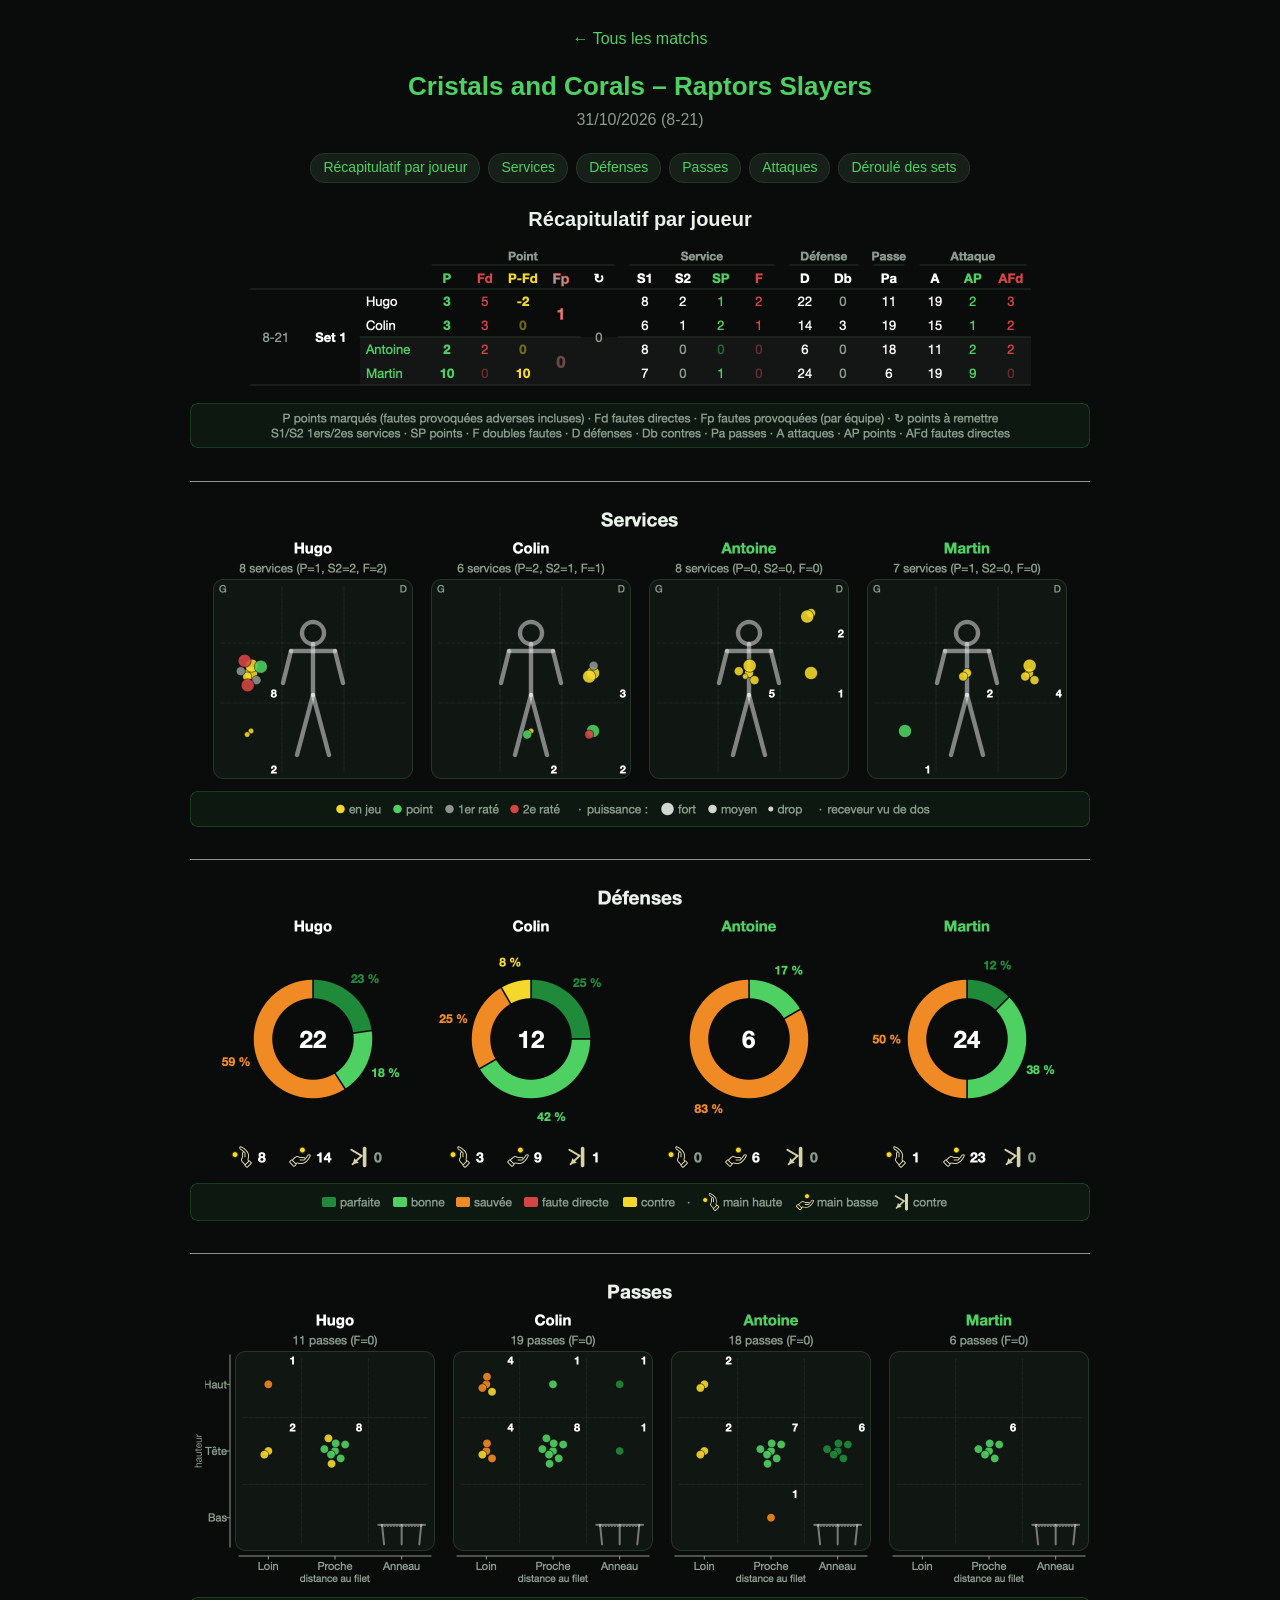
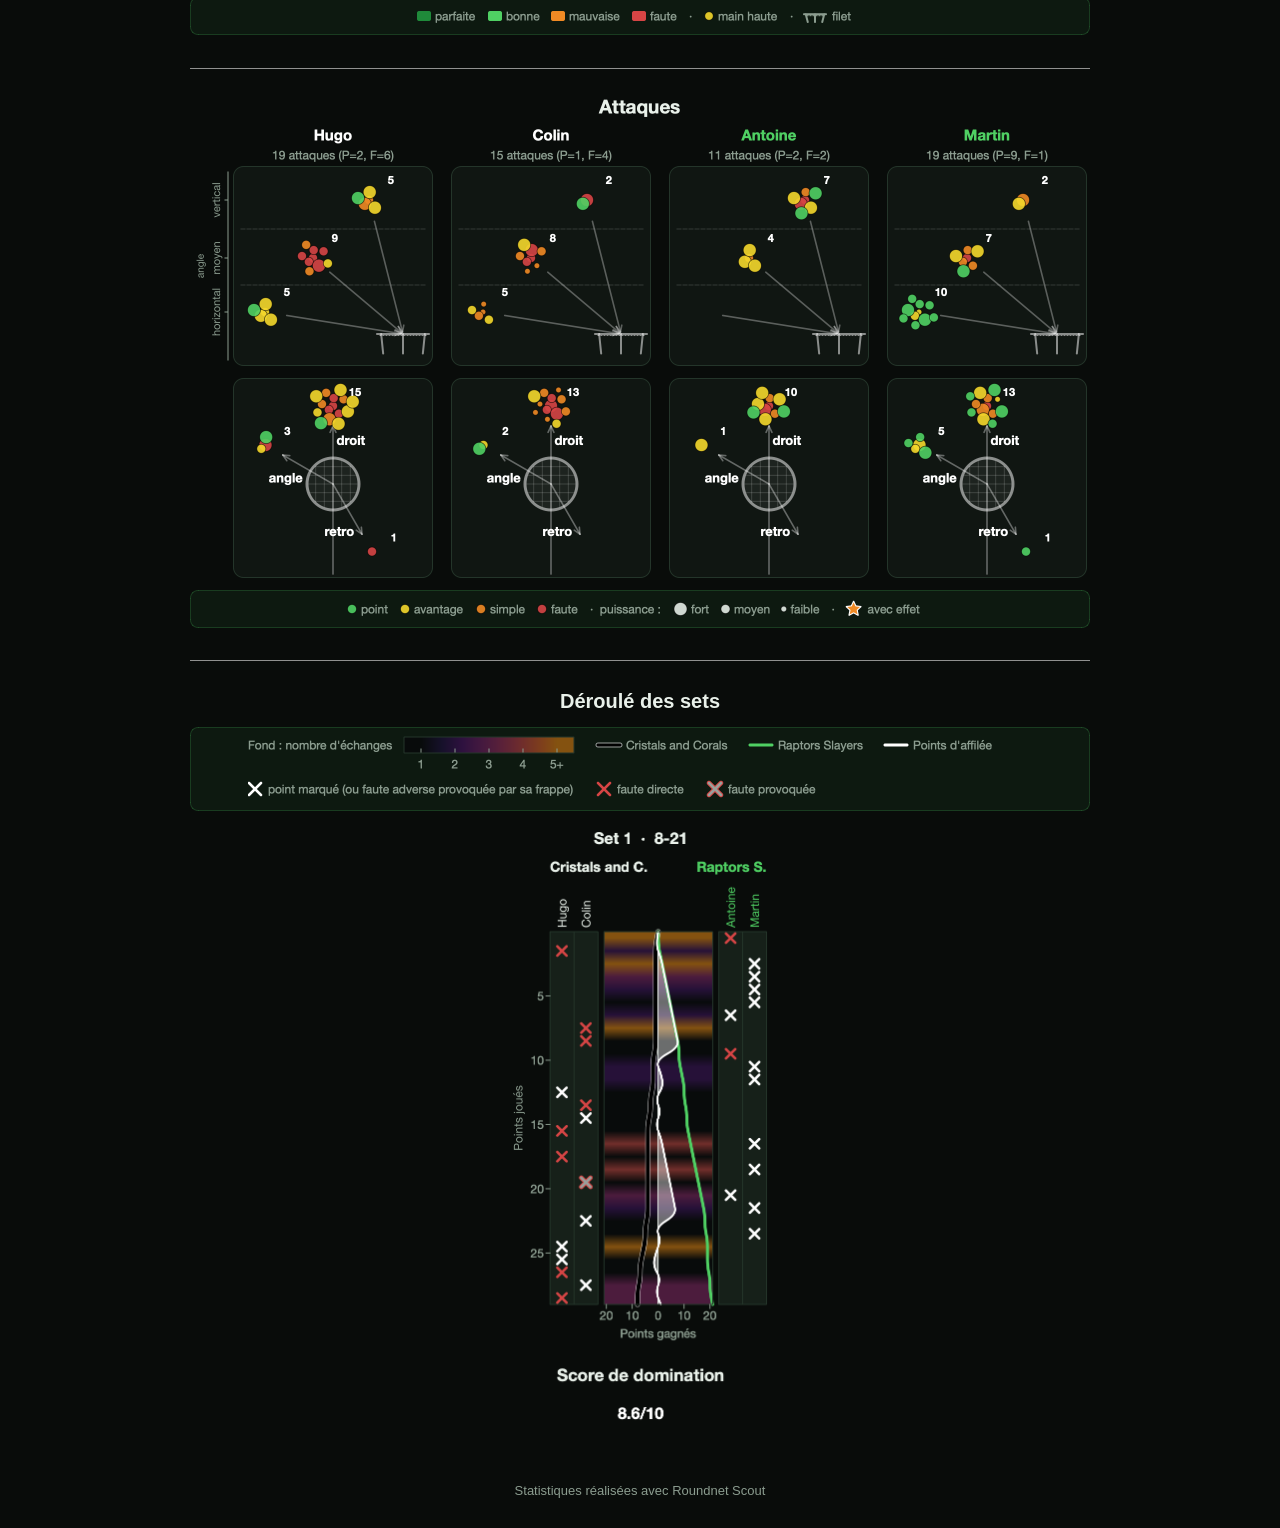
==== m/31102026_CristalsAndCorals_RaptorsSlayers/index.html @ 9400403f "Mise à jour des résumés de match" ====
<!doctype html>
<html lang="fr">
<head>
<meta charset="utf-8">
<meta name="viewport" content="width=device-width, initial-scale=1">
<title>Cristals and Corals – Raptors Slayers · 31/10/2026</title>
<link rel="icon" href="../../logo.png">
<link rel="stylesheet" href="../../style.css?v=b50bee495e">
</head>
<body>
<header><a class="back" href="../../">← Tous les matchs</a>
<h1>Cristals and Corals – Raptors Slayers</h1>
<div class="muted">31/10/2026  (8-21)</div></header>
<nav><a href="#recap">Récapitulatif par joueur</a><a href="#services">Services</a><a href="#defenses">Défenses</a><a href="#passes">Passes</a><a href="#attaques">Attaques</a><a href="#sets">Déroulé des sets</a></nav>
<main>
<h2 id="recap">Récapitulatif par joueur</h2>
<div class="block"><img src="01.png?v=389af2176d" width="781" height="142" loading="lazy" alt=""></div>
<div class="block"><img src="02.png?v=07b6eb8b66" width="900" height="45" loading="lazy" alt=""></div>
<hr>
<div class="block" id="services"><img src="03.png?v=c8c4be248a" width="912" height="319" loading="lazy" alt="Services"></div>
<hr>
<div class="block" id="defenses"><img src="04.png?v=2f6cc89505" width="912" height="335" loading="lazy" alt="Défenses"></div>
<hr>
<div class="block" id="passes"><img src="05.png?v=80a68c352f" width="912" height="355" loading="lazy" alt="Passes"></div>
<hr>
<div class="block" id="attaques"><img src="06.png?v=4c462f9fc9" width="912" height="533" loading="lazy" alt="Attaques"></div>
<hr>
<h2 id="sets">Déroulé des sets</h2>
<div class="block"><img src="07.png?v=b92e40e961" width="900" height="84" loading="lazy" alt=""></div>
<div class="block"><img src="08.png?v=09a288e111" width="266" height="597" loading="lazy" alt=""></div>
</main>
<footer>Statistiques réalisées avec Roundnet Scout</footer>
</body>
</html>
---- style.css ----
:root { color-scheme: dark; }
* { box-sizing: border-box; }
body { margin: 0; background: #090c0a; color: #e9f1ea;
       font-family: "Helvetica Neue", "Segoe UI", "Noto Sans", Arial, sans-serif; line-height: 1.4; }
a { color: #4fd063; text-decoration: none; }
a:hover { text-decoration: underline; }
header { text-align: center; padding: 28px 16px 8px; }
header img.logo { width: 96px; height: 96px; background: #fff; border-radius: 18px; padding: 8px; }
h1 { color: #4fd063; font-size: 26px; margin: 12px 0 4px; }
h2 { font-size: 20px; margin: 8px 0 12px; text-align: center; }
.muted { color: #8b9c8f; }
.back { display: inline-block; margin: 0 0 6px; }
nav { display: flex; flex-wrap: wrap; justify-content: center; gap: 8px; margin: 14px 16px 6px; }
nav a { background: #162019; border: 1px solid #24352a; border-radius: 14px; padding: 4px 12px; font-size: 14px; }
nav a:hover { border-color: #3baa4a; text-decoration: none; }
main { max-width: 1300px; margin: 0 auto; padding: 8px 16px 32px; }
.block { text-align: center; margin: 10px 0; scroll-margin-top: 12px; }
.block img { max-width: 100%; height: auto; }
hr { border: none; height: 1px; background: rgba(255, 255, 255, 0.55); max-width: 900px; margin: 26px auto; }
.cards { display: flex; flex-wrap: wrap; gap: 18px; justify-content: center; }
.cards a { display: block; border-radius: 16px; transition: transform .12s; }
.cards a:hover { transform: translateY(-3px); }
.cards img { display: block; width: 184px; height: 184px; }
footer { text-align: center; color: #8b9c8f; font-size: 13px; padding: 10px 16px 28px; }
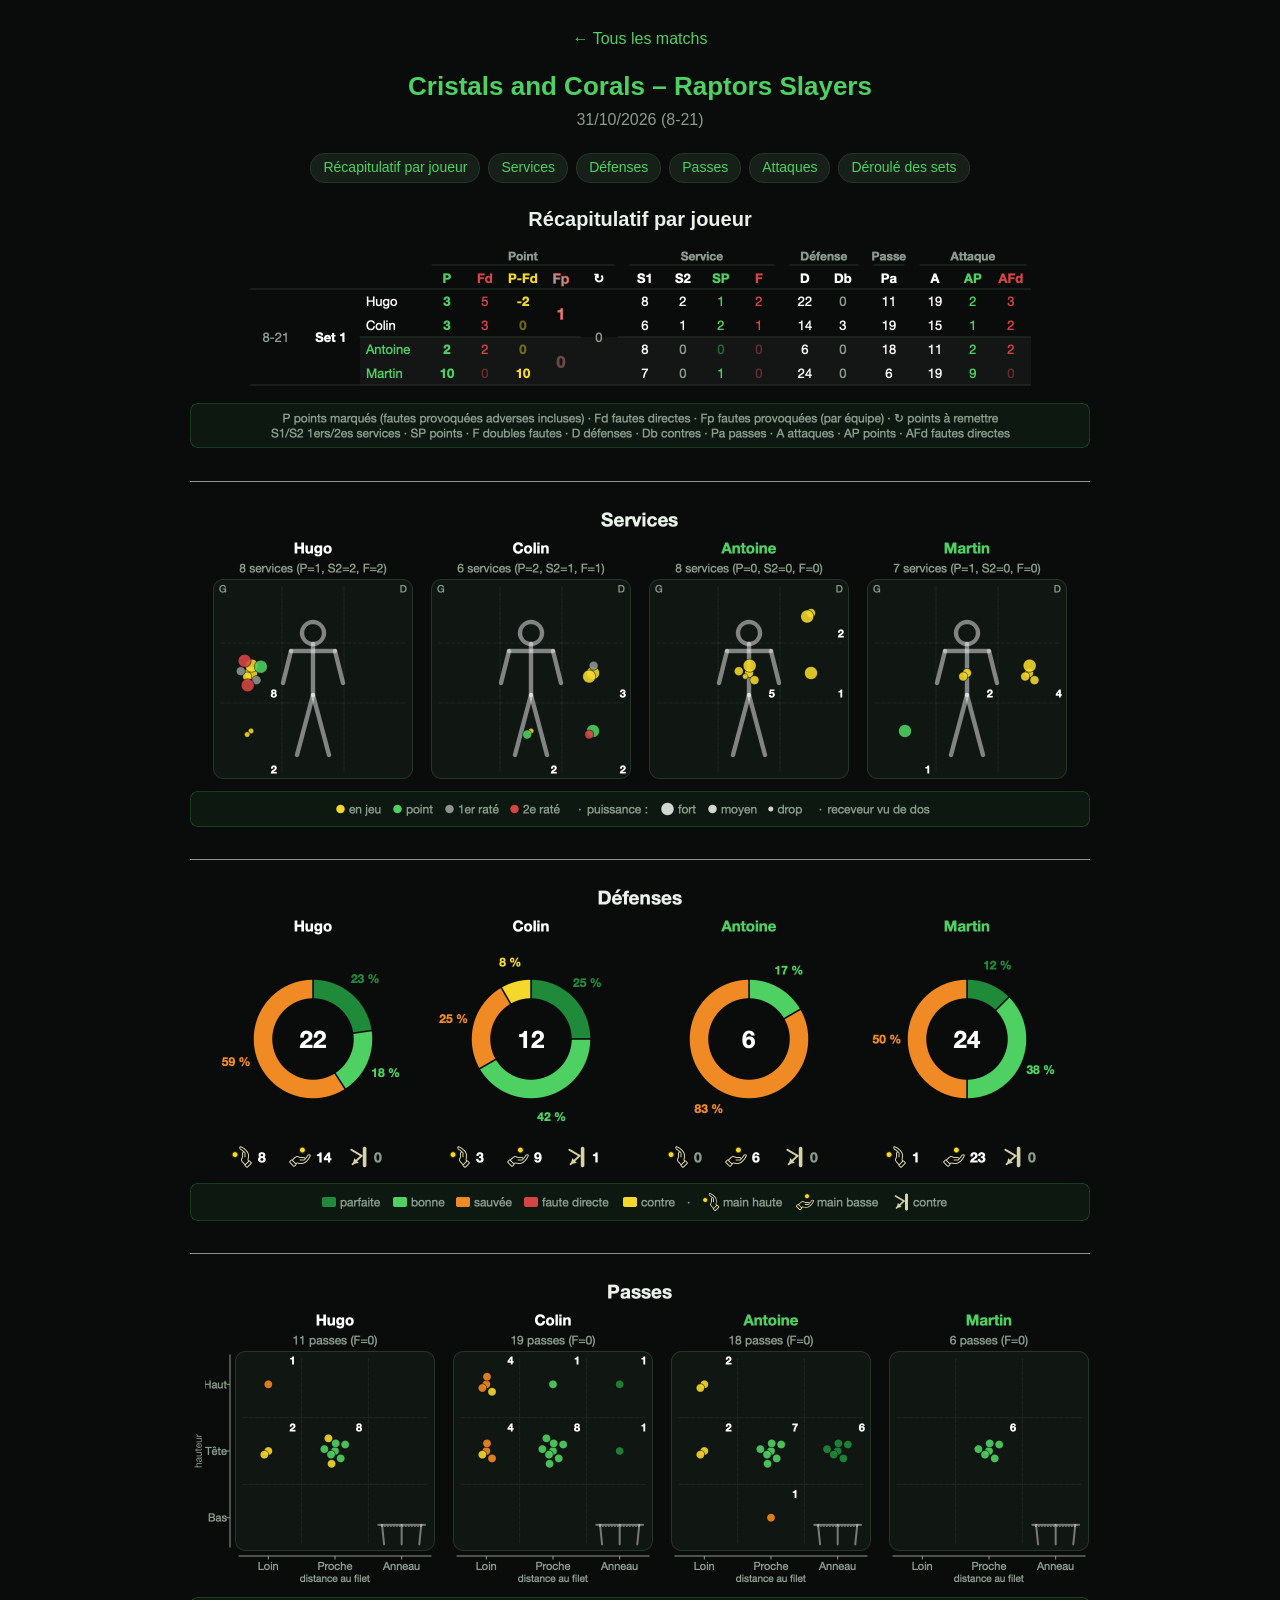
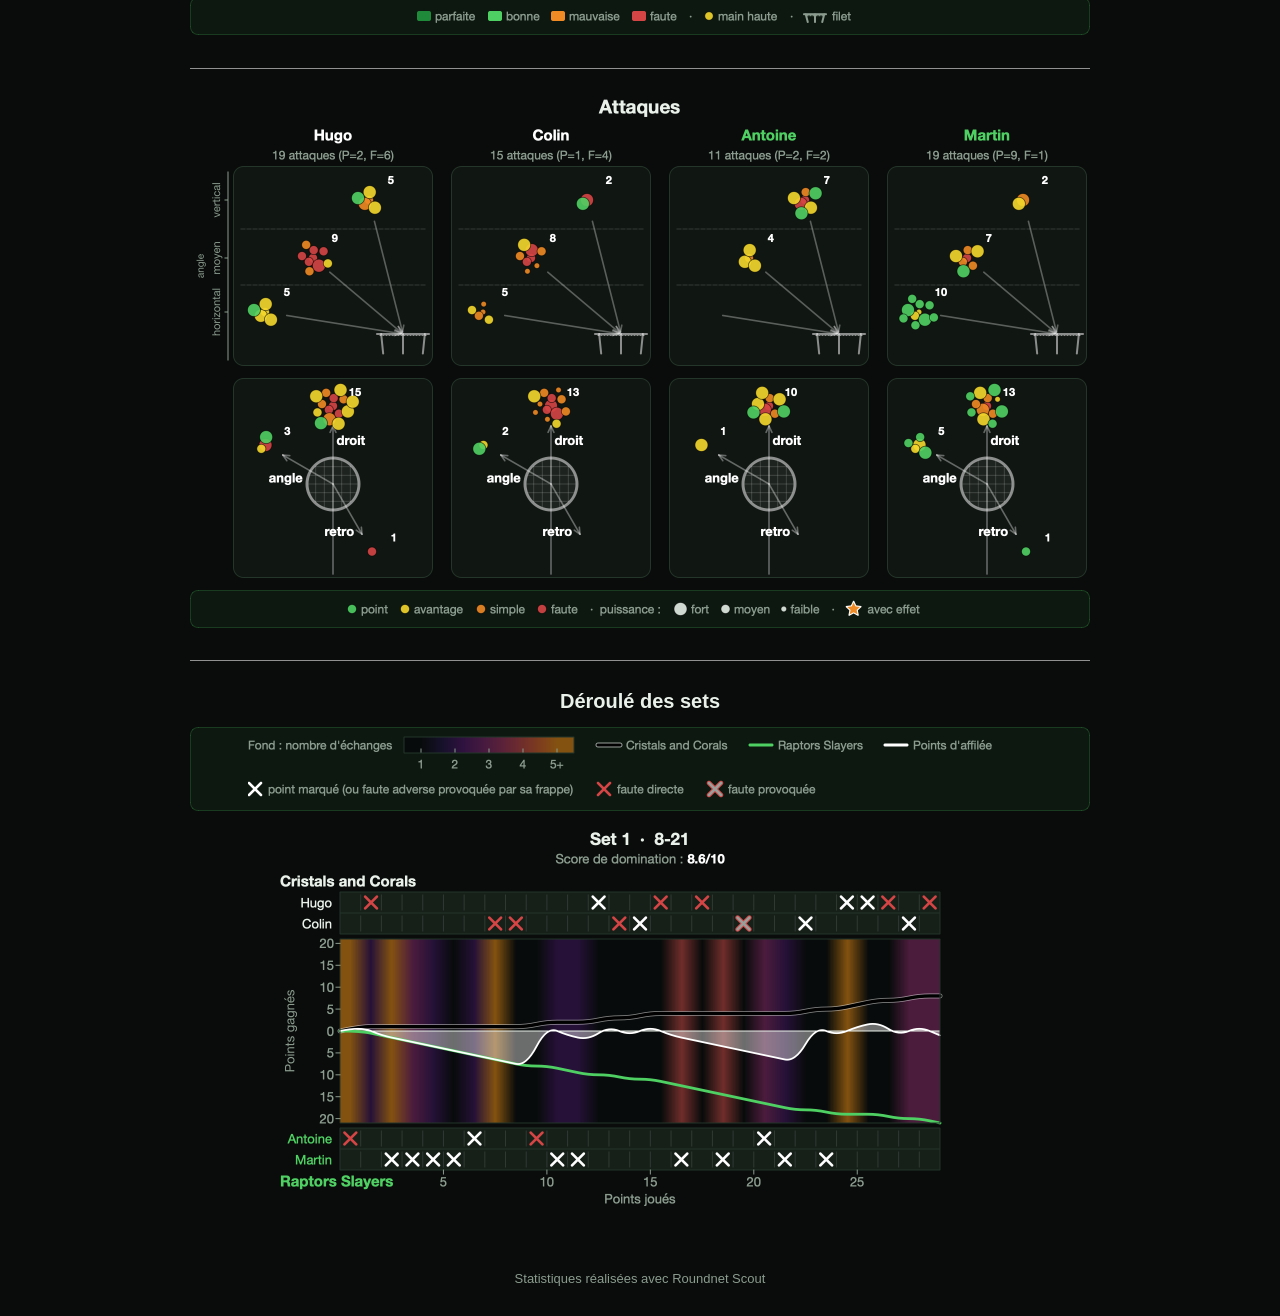
==== commit 609ec856: "Mise à jour des résumés de match" ====
--- a/m/31102026_CristalsAndCorals_RaptorsSlayers/index.html
+++ b/m/31102026_CristalsAndCorals_RaptorsSlayers/index.html
@@ -27,7 +27,7 @@
 <hr>
 <h2 id="sets">Déroulé des sets</h2>
 <div class="block"><img src="07.png?v=b92e40e961" width="900" height="84" loading="lazy" alt=""></div>
-<div class="block"><img src="08.png?v=09a288e111" width="266" height="597" loading="lazy" alt=""></div>
+<div class="block"><img src="08.png?v=5c4849b908" width="720" height="384" loading="lazy" alt=""></div>
 </main>
 <footer>Statistiques réalisées avec Roundnet Scout</footer>
 </body>
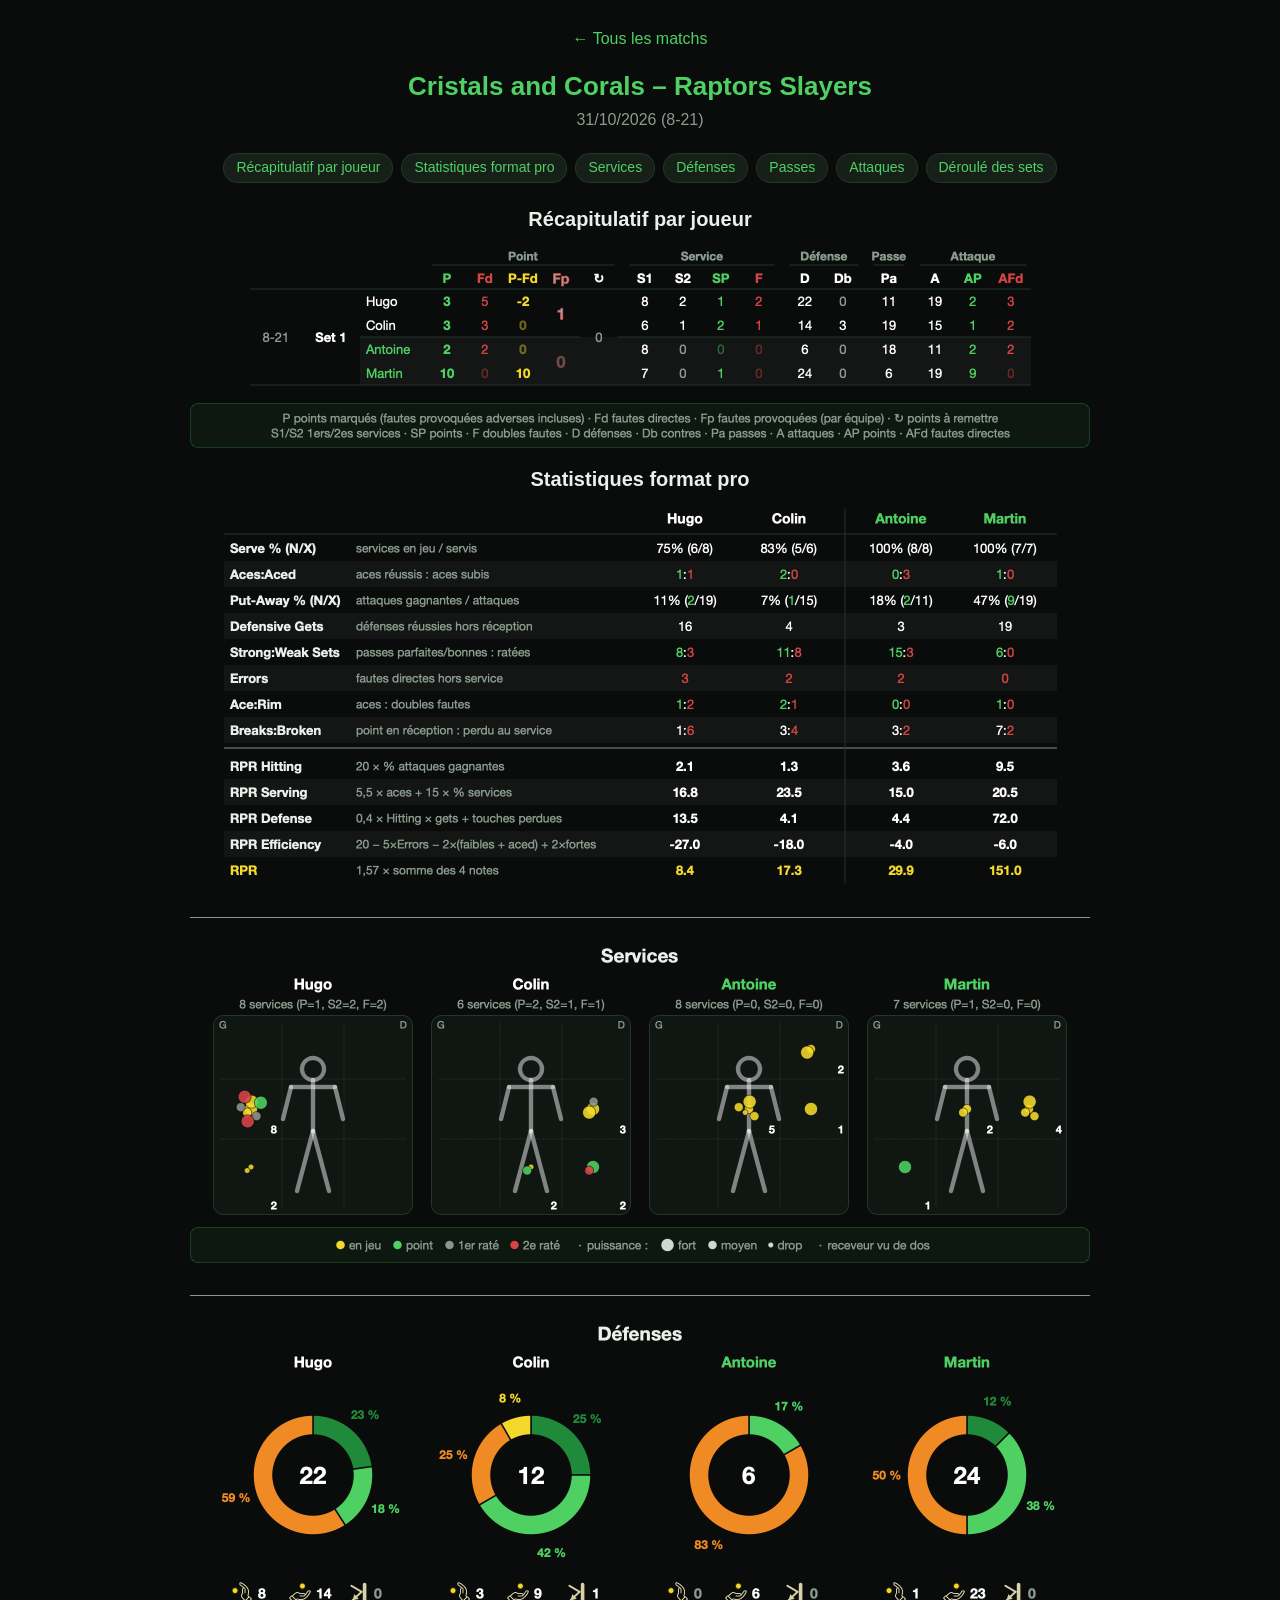
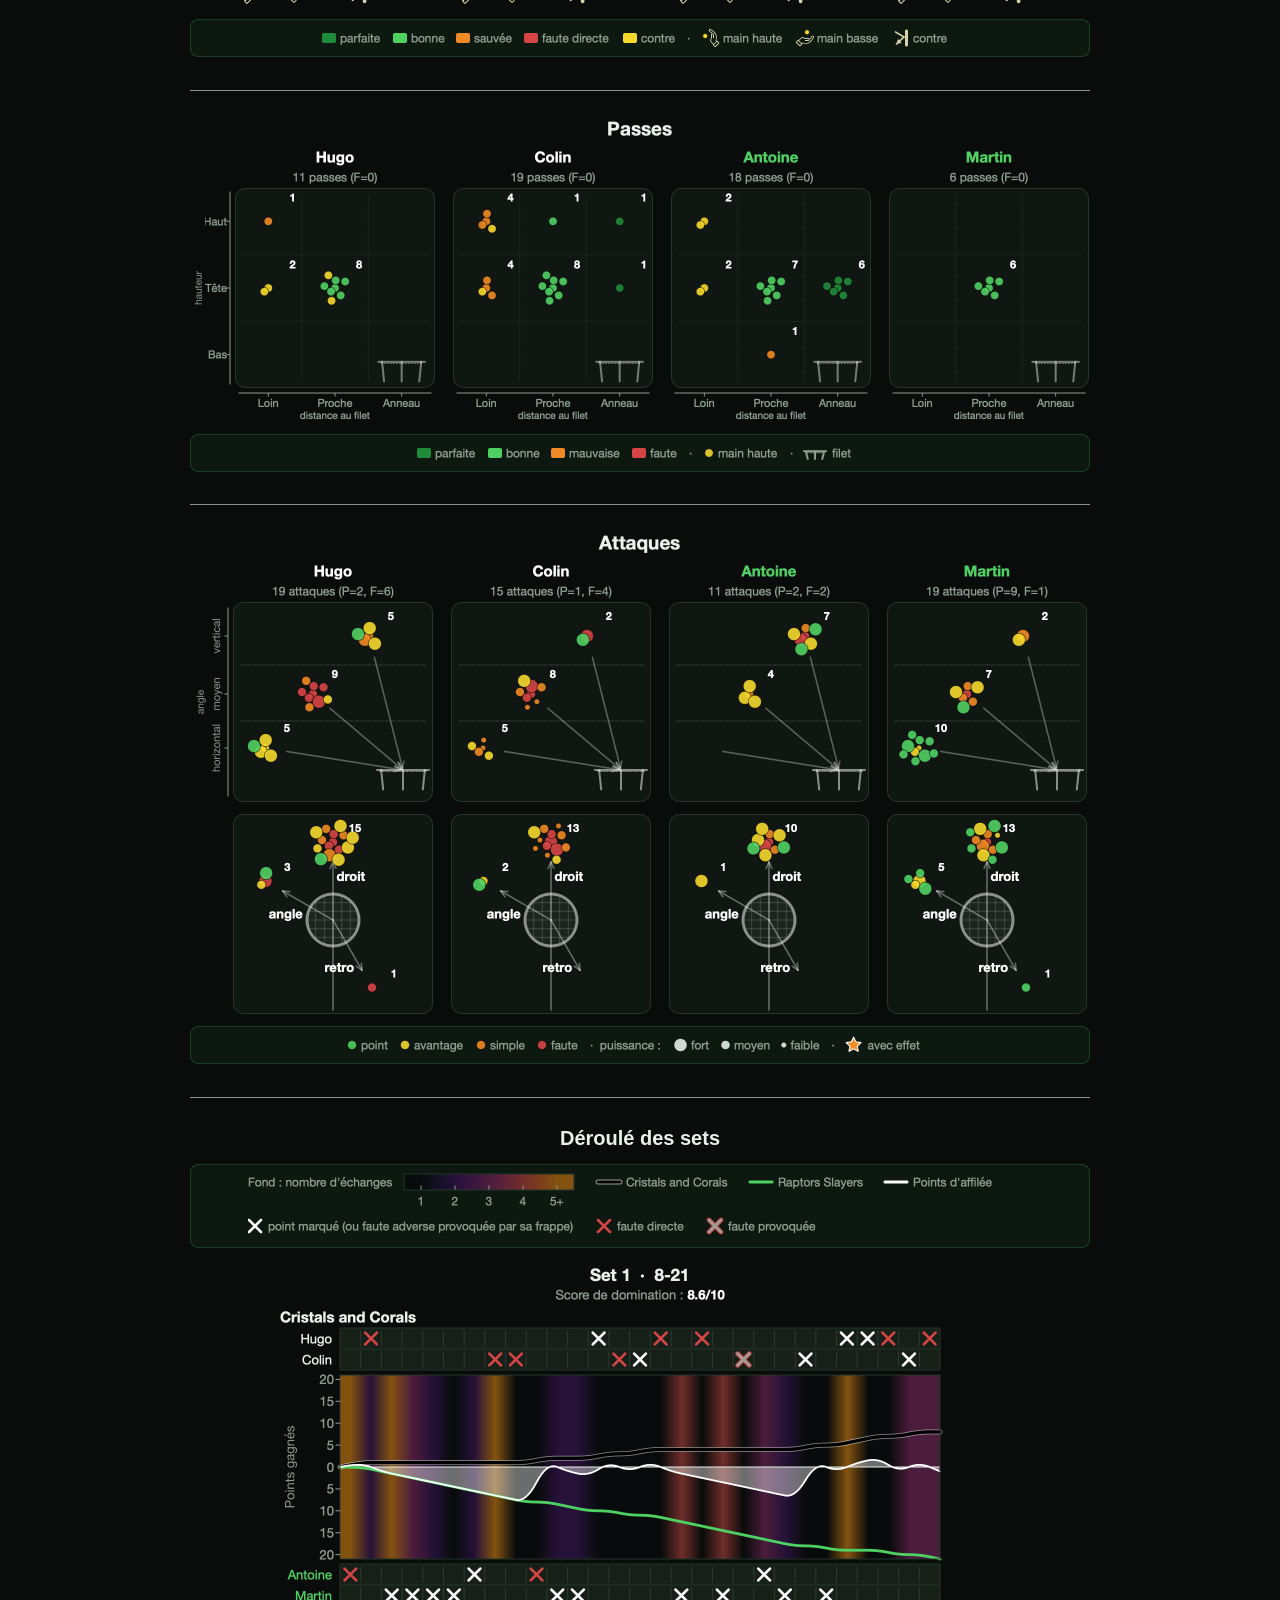
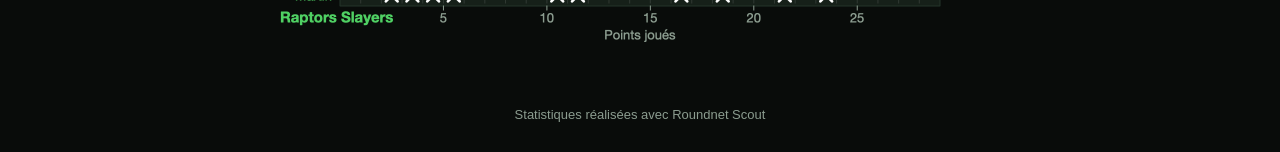
==== commit 55bb9bc8: "Mise à jour des résumés de match" ====
--- a/m/31102026_CristalsAndCorals_RaptorsSlayers/index.html
+++ b/m/31102026_CristalsAndCorals_RaptorsSlayers/index.html
@@ -11,23 +11,25 @@
 <header><a class="back" href="../../">← Tous les matchs</a>
 <h1>Cristals and Corals – Raptors Slayers</h1>
 <div class="muted">31/10/2026  (8-21)</div></header>
-<nav><a href="#recap">Récapitulatif par joueur</a><a href="#services">Services</a><a href="#defenses">Défenses</a><a href="#passes">Passes</a><a href="#attaques">Attaques</a><a href="#sets">Déroulé des sets</a></nav>
+<nav><a href="#recap">Récapitulatif par joueur</a><a href="#statistiques-format-pro">Statistiques format pro</a><a href="#services">Services</a><a href="#defenses">Défenses</a><a href="#passes">Passes</a><a href="#attaques">Attaques</a><a href="#sets">Déroulé des sets</a></nav>
 <main>
 <h2 id="recap">Récapitulatif par joueur</h2>
 <div class="block"><img src="01.png?v=389af2176d" width="781" height="142" loading="lazy" alt=""></div>
 <div class="block"><img src="02.png?v=07b6eb8b66" width="900" height="45" loading="lazy" alt=""></div>
+<h2 id="statistiques-format-pro">Statistiques format pro</h2>
+<div class="block"><img src="03.png?v=6897cc8da7" width="833" height="380" loading="lazy" alt=""></div>
 <hr>
-<div class="block" id="services"><img src="03.png?v=c8c4be248a" width="912" height="319" loading="lazy" alt="Services"></div>
+<div class="block" id="services"><img src="04.png?v=c8c4be248a" width="912" height="319" loading="lazy" alt="Services"></div>
 <hr>
-<div class="block" id="defenses"><img src="04.png?v=2f6cc89505" width="912" height="335" loading="lazy" alt="Défenses"></div>
+<div class="block" id="defenses"><img src="05.png?v=2f6cc89505" width="912" height="335" loading="lazy" alt="Défenses"></div>
 <hr>
-<div class="block" id="passes"><img src="05.png?v=80a68c352f" width="912" height="355" loading="lazy" alt="Passes"></div>
+<div class="block" id="passes"><img src="06.png?v=80a68c352f" width="912" height="355" loading="lazy" alt="Passes"></div>
 <hr>
-<div class="block" id="attaques"><img src="06.png?v=4c462f9fc9" width="912" height="533" loading="lazy" alt="Attaques"></div>
+<div class="block" id="attaques"><img src="07.png?v=4c462f9fc9" width="912" height="533" loading="lazy" alt="Attaques"></div>
 <hr>
 <h2 id="sets">Déroulé des sets</h2>
-<div class="block"><img src="07.png?v=b92e40e961" width="900" height="84" loading="lazy" alt=""></div>
-<div class="block"><img src="08.png?v=5c4849b908" width="720" height="384" loading="lazy" alt=""></div>
+<div class="block"><img src="08.png?v=b92e40e961" width="900" height="84" loading="lazy" alt=""></div>
+<div class="block"><img src="09.png?v=5c4849b908" width="720" height="384" loading="lazy" alt=""></div>
 </main>
 <footer>Statistiques réalisées avec Roundnet Scout</footer>
 </body>
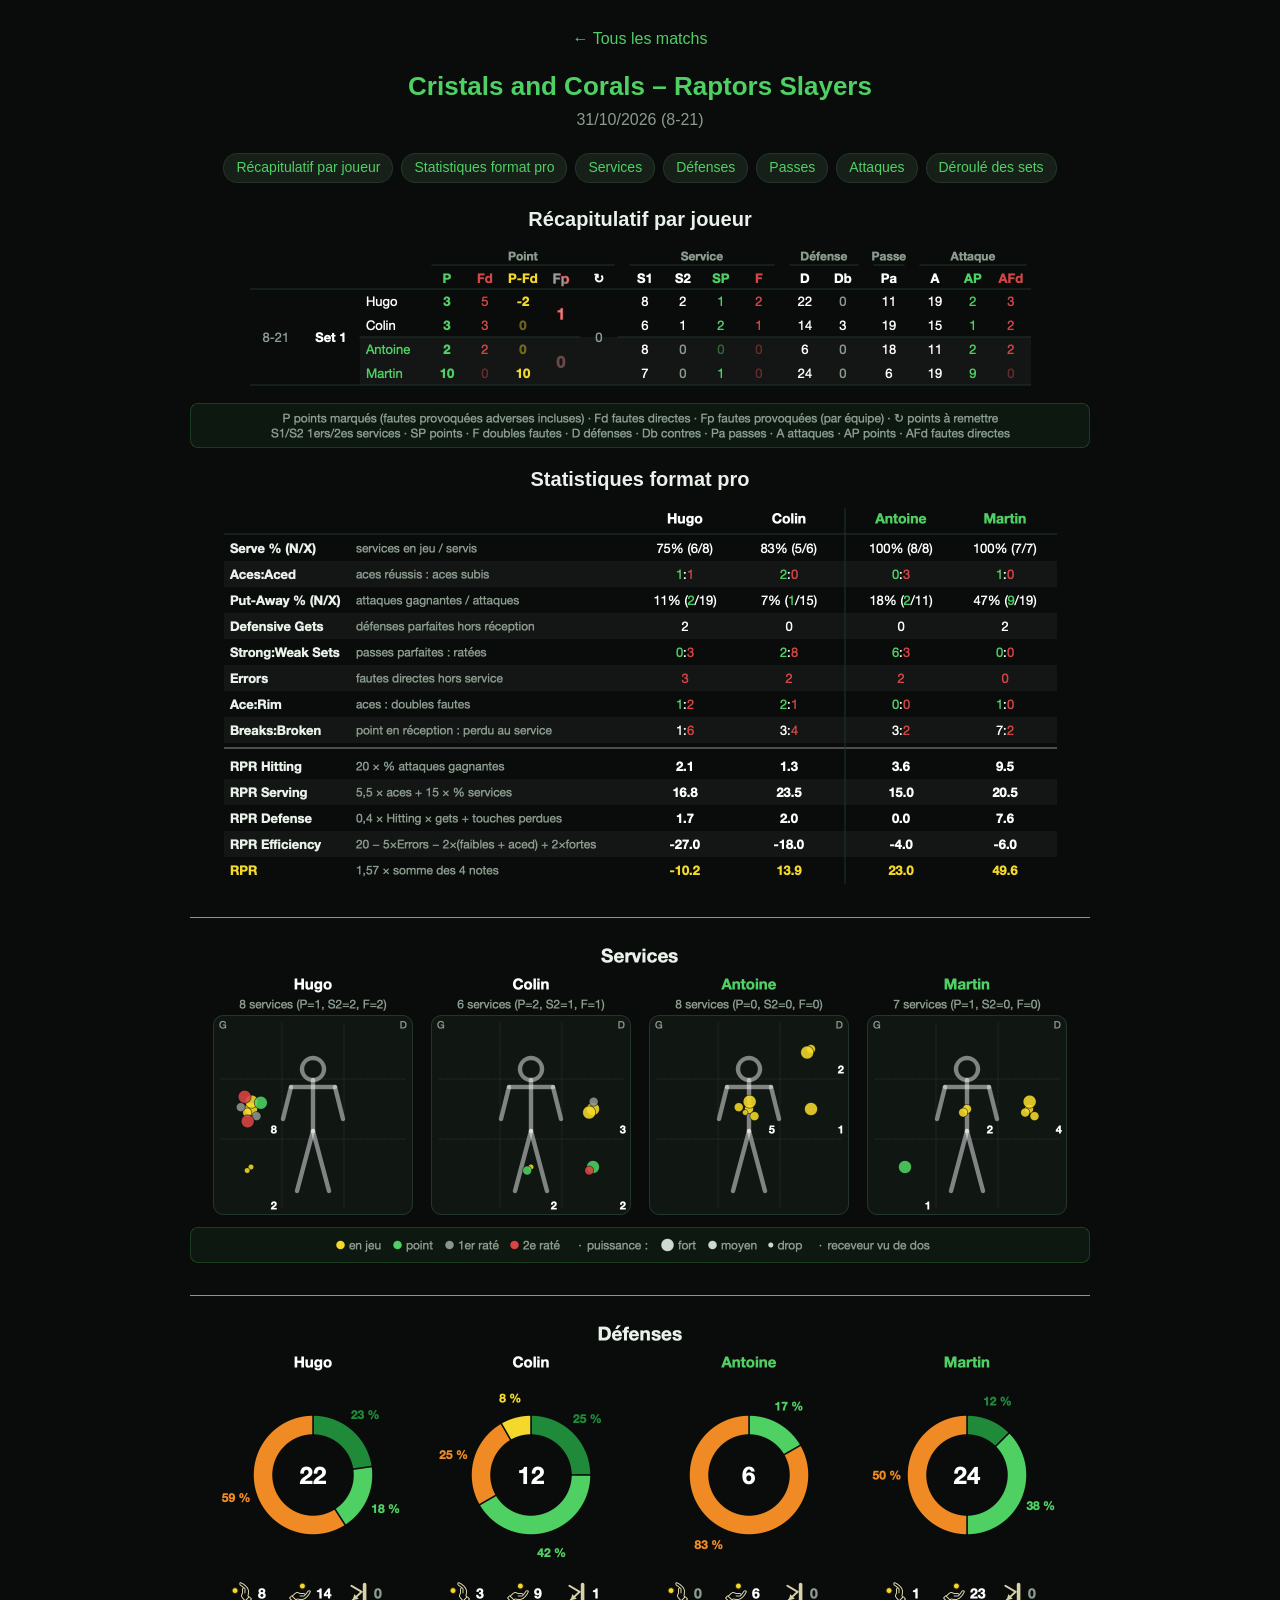
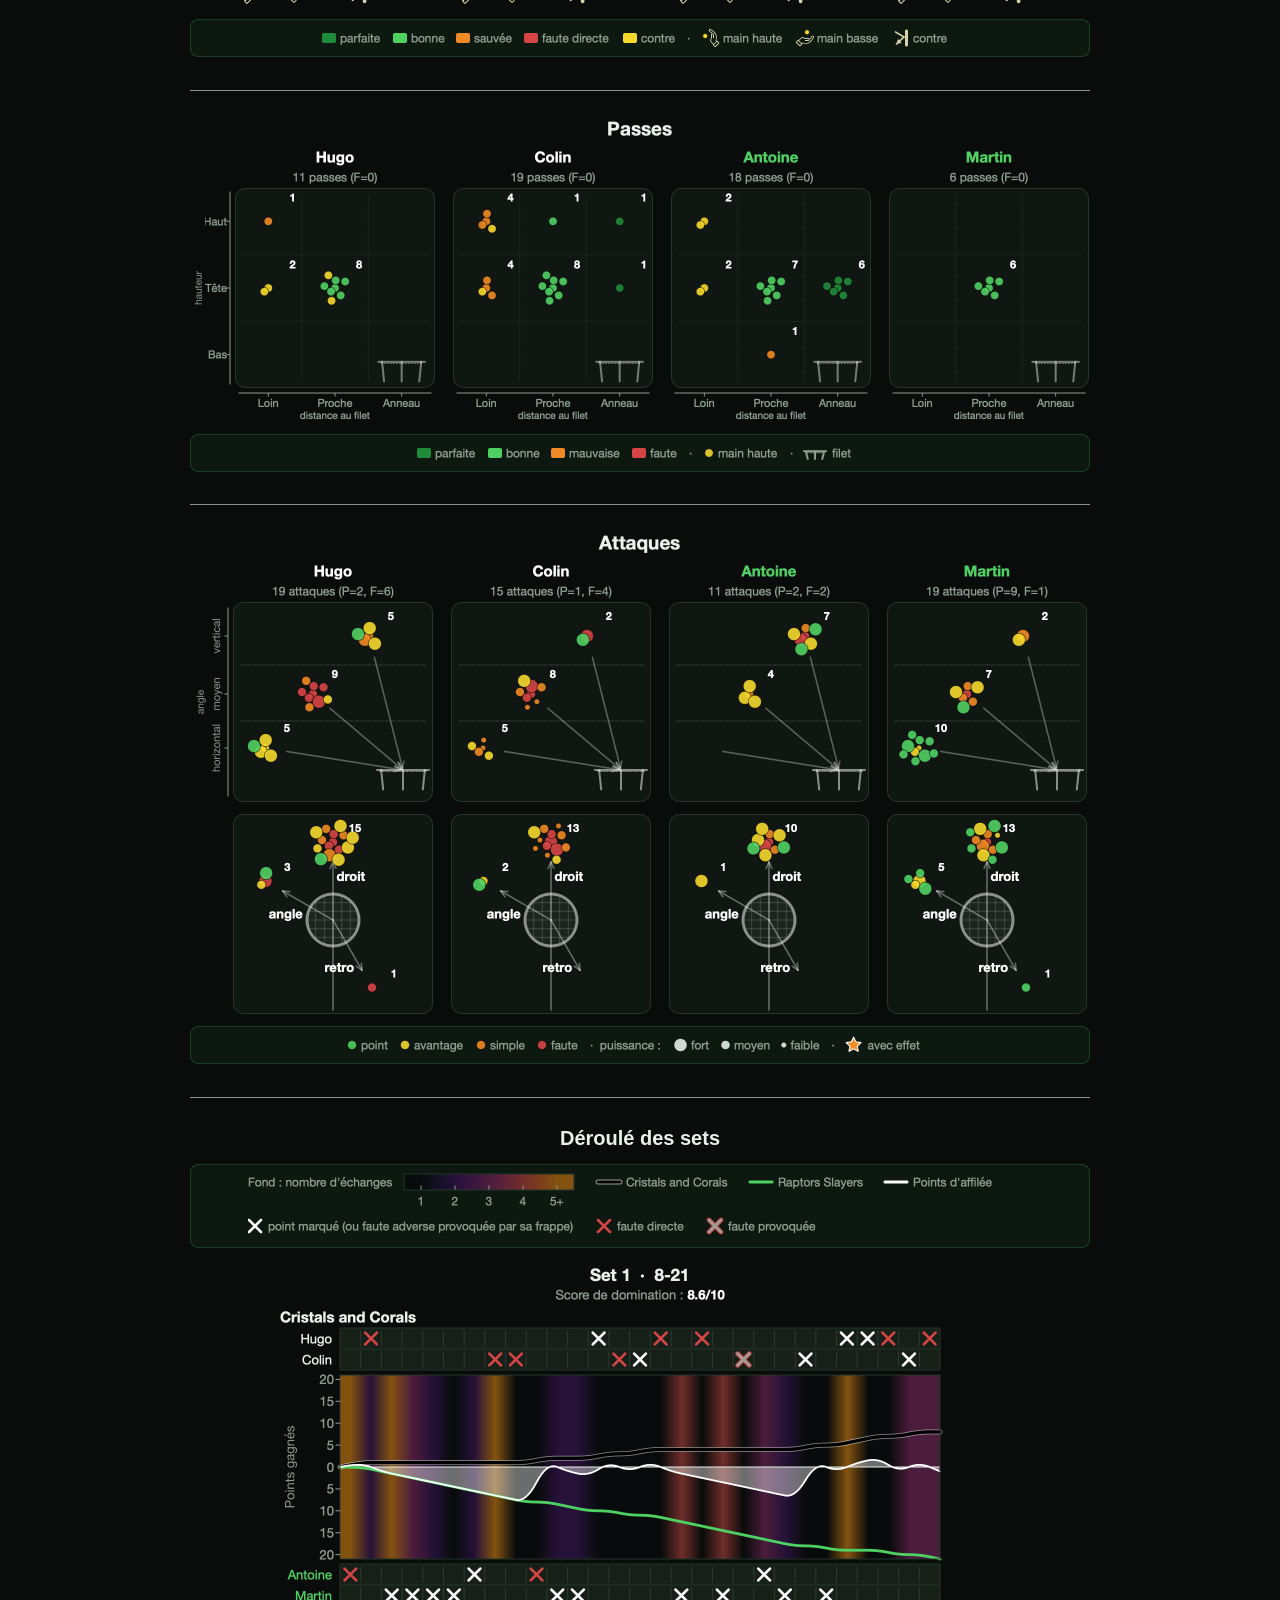
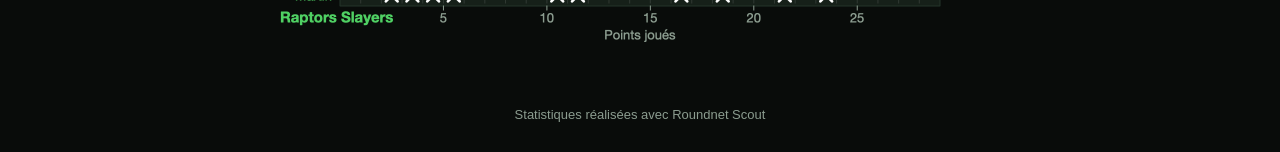
==== commit 88444eb2: "Mise à jour des résumés de match" ====
--- a/m/31102026_CristalsAndCorals_RaptorsSlayers/index.html
+++ b/m/31102026_CristalsAndCorals_RaptorsSlayers/index.html
@@ -17,7 +17,7 @@
 <div class="block"><img src="01.png?v=389af2176d" width="781" height="142" loading="lazy" alt=""></div>
 <div class="block"><img src="02.png?v=07b6eb8b66" width="900" height="45" loading="lazy" alt=""></div>
 <h2 id="statistiques-format-pro">Statistiques format pro</h2>
-<div class="block"><img src="03.png?v=6897cc8da7" width="833" height="380" loading="lazy" alt=""></div>
+<div class="block"><img src="03.png?v=6297463913" width="833" height="380" loading="lazy" alt=""></div>
 <hr>
 <div class="block" id="services"><img src="04.png?v=c8c4be248a" width="912" height="319" loading="lazy" alt="Services"></div>
 <hr>
